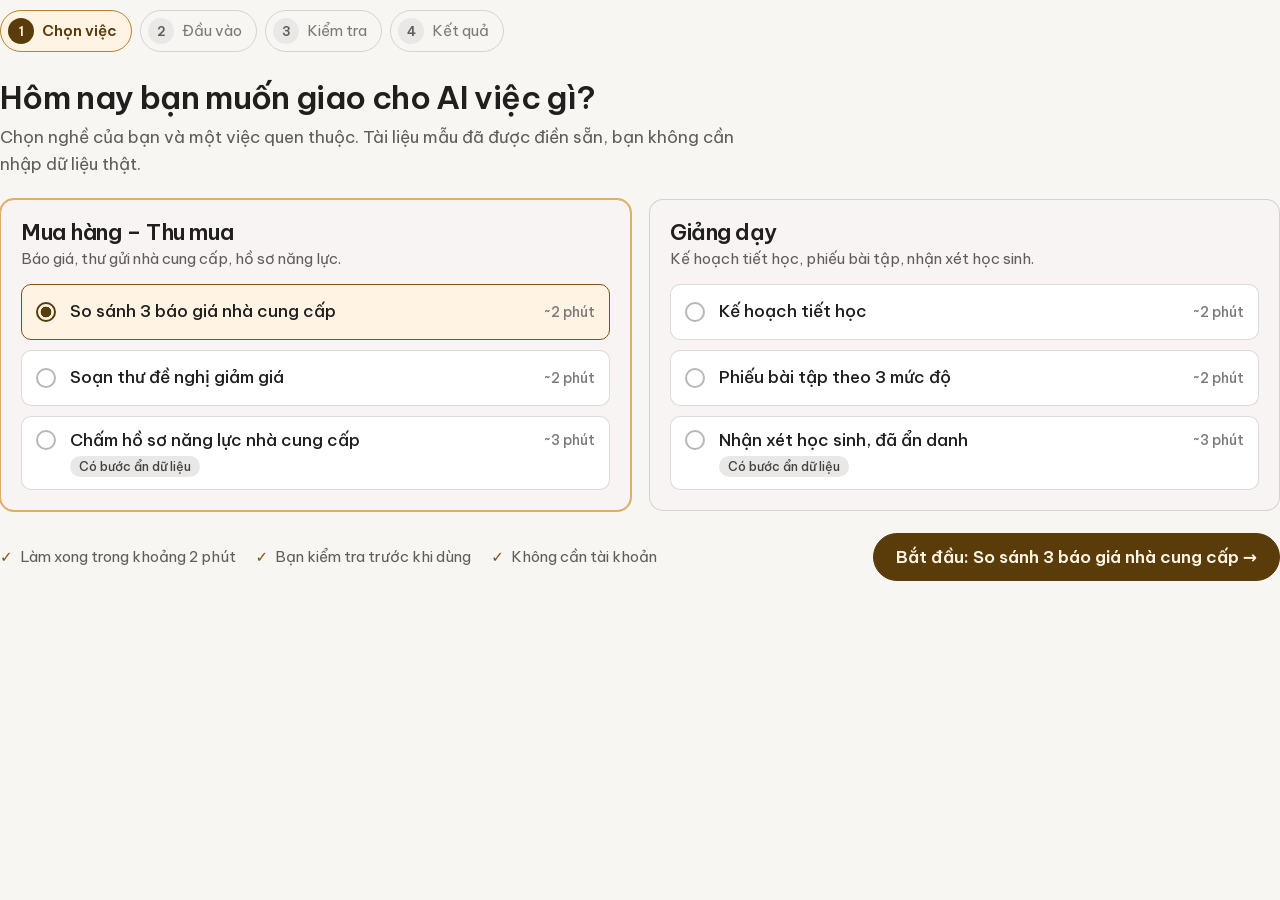
==== ban-thu-viec.html @ 751e8947 "Integrate career skill demo, pricing, trials and business workspace" ====
<!doctype html><html lang="vi"><head><meta charset="utf-8"><meta name="viewport" content="width=device-width,initial-scale=1"><title>Bàn thử việc</title><link rel="stylesheet" href="assets/reference/fonts.css"><link rel="stylesheet" href="assets/reference/tokens.css"><link rel="stylesheet" href="assets/reference/site.css"><link rel="stylesheet" href="assets/reference/dung-thu.css"><style>body{margin:0;background:#f7f6f2}.dt{max-width:none!important;padding:10px 0!important}.dt-top{display:none}.dt-view{margin-top:0}.dt-shell{scroll-margin-top:0}a{cursor:pointer}</style></head><body><main class="dt" data-dung-thu data-step="chon"><ol class="dt-stepper" data-dt-stepper aria-label="Các bước dùng thử"></ol><div class="dt-view" data-dt-view></div></main><script src="assets/reference/dung-thu-data.js"></script><script src="trial-bridge.js"></script><script src="assets/reference/dung-thu.js"></script></body></html>
---- assets/reference/fonts.css ----
/* Be Vietnam Pro — bộ font của thiết kế gốc */
/* vietnamese */
@font-face {
  font-family: 'Be Vietnam Pro';
  font-style: italic;
  font-weight: 400;
  font-display: swap;
  src: url("../fonts/49a37376-707a-499f-b6db-2f08c8a5128b.woff2") format('woff2');
  unicode-range: U+0102-0103, U+0110-0111, U+0128-0129, U+0168-0169, U+01A0-01A1, U+01AF-01B0, U+0300-0301, U+0303-0304, U+0308-0309, U+0323, U+0329, U+1EA0-1EF9, U+20AB;
}
/* latin-ext */
@font-face {
  font-family: 'Be Vietnam Pro';
  font-style: italic;
  font-weight: 400;
  font-display: swap;
  src: url("../fonts/5b1b40c7-d170-4f5a-8b6b-31972ef55314.woff2") format('woff2');
  unicode-range: U+0100-02BA, U+02BD-02C5, U+02C7-02CC, U+02CE-02D7, U+02DD-02FF, U+0304, U+0308, U+0329, U+1D00-1DBF, U+1E00-1E9F, U+1EF2-1EFF, U+2020, U+20A0-20AB, U+20AD-20C0, U+2113, U+2C60-2C7F, U+A720-A7FF;
}
/* latin */
@font-face {
  font-family: 'Be Vietnam Pro';
  font-style: italic;
  font-weight: 400;
  font-display: swap;
  src: url("../fonts/95983dd8-a48e-4f91-a411-32986cbeb87e.woff2") format('woff2');
  unicode-range: U+0000-00FF, U+0131, U+0152-0153, U+02BB-02BC, U+02C6, U+02DA, U+02DC, U+0304, U+0308, U+0329, U+2000-206F, U+20AC, U+2122, U+2191, U+2193, U+2212, U+2215, U+FEFF, U+FFFD;
}
/* vietnamese */
@font-face {
  font-family: 'Be Vietnam Pro';
  font-style: italic;
  font-weight: 500;
  font-display: swap;
  src: url("../fonts/748a0d9f-aa21-41be-a790-3683e2aedd28.woff2") format('woff2');
  unicode-range: U+0102-0103, U+0110-0111, U+0128-0129, U+0168-0169, U+01A0-01A1, U+01AF-01B0, U+0300-0301, U+0303-0304, U+0308-0309, U+0323, U+0329, U+1EA0-1EF9, U+20AB;
}
/* latin-ext */
@font-face {
  font-family: 'Be Vietnam Pro';
  font-style: italic;
  font-weight: 500;
  font-display: swap;
  src: url("../fonts/f2e9af11-3724-40c6-848a-bda51c326c04.woff2") format('woff2');
  unicode-range: U+0100-02BA, U+02BD-02C5, U+02C7-02CC, U+02CE-02D7, U+02DD-02FF, U+0304, U+0308, U+0329, U+1D00-1DBF, U+1E00-1E9F, U+1EF2-1EFF, U+2020, U+20A0-20AB, U+20AD-20C0, U+2113, U+2C60-2C7F, U+A720-A7FF;
}
/* latin */
@font-face {
  font-family: 'Be Vietnam Pro';
  font-style: italic;
  font-weight: 500;
  font-display: swap;
  src: url("../fonts/24af2905-28fd-4988-80c1-352dea3281de.woff2") format('woff2');
  unicode-range: U+0000-00FF, U+0131, U+0152-0153, U+02BB-02BC, U+02C6, U+02DA, U+02DC, U+0304, U+0308, U+0329, U+2000-206F, U+20AC, U+2122, U+2191, U+2193, U+2212, U+2215, U+FEFF, U+FFFD;
}
/* vietnamese */
@font-face {
  font-family: 'Be Vietnam Pro';
  font-style: normal;
  font-weight: 300;
  font-display: swap;
  src: url("../fonts/94a3bed5-b585-4a64-a528-72bd19bc1bde.woff2") format('woff2');
  unicode-range: U+0102-0103, U+0110-0111, U+0128-0129, U+0168-0169, U+01A0-01A1, U+01AF-01B0, U+0300-0301, U+0303-0304, U+0308-0309, U+0323, U+0329, U+1EA0-1EF9, U+20AB;
}
/* latin-ext */
@font-face {
  font-family: 'Be Vietnam Pro';
  font-style: normal;
  font-weight: 300;
  font-display: swap;
  src: url("../fonts/8e64935d-0451-415f-b51e-7d285c13478b.woff2") format('woff2');
  unicode-range: U+0100-02BA, U+02BD-02C5, U+02C7-02CC, U+02CE-02D7, U+02DD-02FF, U+0304, U+0308, U+0329, U+1D00-1DBF, U+1E00-1E9F, U+1EF2-1EFF, U+2020, U+20A0-20AB, U+20AD-20C0, U+2113, U+2C60-2C7F, U+A720-A7FF;
}
/* latin */
@font-face {
  font-family: 'Be Vietnam Pro';
  font-style: normal;
  font-weight: 300;
  font-display: swap;
  src: url("../fonts/f1925974-4169-49ab-8cb9-1f3d55db57f1.woff2") format('woff2');
  unicode-range: U+0000-00FF, U+0131, U+0152-0153, U+02BB-02BC, U+02C6, U+02DA, U+02DC, U+0304, U+0308, U+0329, U+2000-206F, U+20AC, U+2122, U+2191, U+2193, U+2212, U+2215, U+FEFF, U+FFFD;
}
/* vietnamese */
@font-face {
  font-family: 'Be Vietnam Pro';
  font-style: normal;
  font-weight: 400;
  font-display: swap;
  src: url("../fonts/9342509a-b0c5-410a-8708-c7d5d1a13124.woff2") format('woff2');
  unicode-range: U+0102-0103, U+0110-0111, U+0128-0129, U+0168-0169, U+01A0-01A1, U+01AF-01B0, U+0300-0301, U+0303-0304, U+0308-0309, U+0323, U+0329, U+1EA0-1EF9, U+20AB;
}
/* latin-ext */
@font-face {
  font-family: 'Be Vietnam Pro';
  font-style: normal;
  font-weight: 400;
  font-display: swap;
  src: url("../fonts/d6d2fc53-6da3-4f8e-89f9-70e1981311d2.woff2") format('woff2');
  unicode-range: U+0100-02BA, U+02BD-02C5, U+02C7-02CC, U+02CE-02D7, U+02DD-02FF, U+0304, U+0308, U+0329, U+1D00-1DBF, U+1E00-1E9F, U+1EF2-1EFF, U+2020, U+20A0-20AB, U+20AD-20C0, U+2113, U+2C60-2C7F, U+A720-A7FF;
}
/* latin */
@font-face {
  font-family: 'Be Vietnam Pro';
  font-style: normal;
  font-weight: 400;
  font-display: swap;
  src: url("../fonts/7d5549a9-e672-4af6-b91c-7b7f69f371cb.woff2") format('woff2');
  unicode-range: U+0000-00FF, U+0131, U+0152-0153, U+02BB-02BC, U+02C6, U+02DA, U+02DC, U+0304, U+0308, U+0329, U+2000-206F, U+20AC, U+2122, U+2191, U+2193, U+2212, U+2215, U+FEFF, U+FFFD;
}
/* vietnamese */
@font-face {
  font-family: 'Be Vietnam Pro';
  font-style: normal;
  font-weight: 500;
  font-display: swap;
  src: url("../fonts/dc2b753f-f4c2-4326-b7bc-36268aa1ee4c.woff2") format('woff2');
  unicode-range: U+0102-0103, U+0110-0111, U+0128-0129, U+0168-0169, U+01A0-01A1, U+01AF-01B0, U+0300-0301, U+0303-0304, U+0308-0309, U+0323, U+0329, U+1EA0-1EF9, U+20AB;
}
/* latin-ext */
@font-face {
  font-family: 'Be Vietnam Pro';
  font-style: normal;
  font-weight: 500;
  font-display: swap;
  src: url("../fonts/9c05aa04-1556-4402-92ad-2db32cdbf20f.woff2") format('woff2');
  unicode-range: U+0100-02BA, U+02BD-02C5, U+02C7-02CC, U+02CE-02D7, U+02DD-02FF, U+0304, U+0308, U+0329, U+1D00-1DBF, U+1E00-1E9F, U+1EF2-1EFF, U+2020, U+20A0-20AB, U+20AD-20C0, U+2113, U+2C60-2C7F, U+A720-A7FF;
}
/* latin */
@font-face {
  font-family: 'Be Vietnam Pro';
  font-style: normal;
  font-weight: 500;
  font-display: swap;
  src: url("../fonts/de975c2c-a285-4e9e-ade1-939edf1e8619.woff2") format('woff2');
  unicode-range: U+0000-00FF, U+0131, U+0152-0153, U+02BB-02BC, U+02C6, U+02DA, U+02DC, U+0304, U+0308, U+0329, U+2000-206F, U+20AC, U+2122, U+2191, U+2193, U+2212, U+2215, U+FEFF, U+FFFD;
}
/* vietnamese */
@font-face {
  font-family: 'Be Vietnam Pro';
  font-style: normal;
  font-weight: 600;
  font-display: swap;
  src: url("../fonts/f442ea63-2fa7-41bb-8e60-e0d022fed490.woff2") format('woff2');
  unicode-range: U+0102-0103, U+0110-0111, U+0128-0129, U+0168-0169, U+01A0-01A1, U+01AF-01B0, U+0300-0301, U+0303-0304, U+0308-0309, U+0323, U+0329, U+1EA0-1EF9, U+20AB;
}
/* latin-ext */
@font-face {
  font-family: 'Be Vietnam Pro';
  font-style: normal;
  font-weight: 600;
  font-display: swap;
  src: url("../fonts/17c4ebf0-381c-419b-a4f9-dc2fbd931a99.woff2") format('woff2');
  unicode-range: U+0100-02BA, U+02BD-02C5, U+02C7-02CC, U+02CE-02D7, U+02DD-02FF, U+0304, U+0308, U+0329, U+1D00-1DBF, U+1E00-1E9F, U+1EF2-1EFF, U+2020, U+20A0-20AB, U+20AD-20C0, U+2113, U+2C60-2C7F, U+A720-A7FF;
}
/* latin */
@font-face {
  font-family: 'Be Vietnam Pro';
  font-style: normal;
  font-weight: 600;
  font-display: swap;
  src: url("../fonts/1c2880bd-d5c3-4d6a-b9f1-56c1aa6f86d5.woff2") format('woff2');
  unicode-range: U+0000-00FF, U+0131, U+0152-0153, U+02BB-02BC, U+02C6, U+02DA, U+02DC, U+0304, U+0308, U+0329, U+2000-206F, U+20AC, U+2122, U+2191, U+2193, U+2212, U+2215, U+FEFF, U+FFFD;
}
/* vietnamese */
@font-face {
  font-family: 'Be Vietnam Pro';
  font-style: normal;
  font-weight: 700;
  font-display: swap;
  src: url("../fonts/4116b762-1582-4639-af8d-f12da4b83f95.woff2") format('woff2');
  unicode-range: U+0102-0103, U+0110-0111, U+0128-0129, U+0168-0169, U+01A0-01A1, U+01AF-01B0, U+0300-0301, U+0303-0304, U+0308-0309, U+0323, U+0329, U+1EA0-1EF9, U+20AB;
}
/* latin-ext */
@font-face {
  font-family: 'Be Vietnam Pro';
  font-style: normal;
  font-weight: 700;
  font-display: swap;
  src: url("../fonts/7dc1bb05-9e42-445f-b550-ae86b2b8dbc7.woff2") format('woff2');
  unicode-range: U+0100-02BA, U+02BD-02C5, U+02C7-02CC, U+02CE-02D7, U+02DD-02FF, U+0304, U+0308, U+0329, U+1D00-1DBF, U+1E00-1E9F, U+1EF2-1EFF, U+2020, U+20A0-20AB, U+20AD-20C0, U+2113, U+2C60-2C7F, U+A720-A7FF;
}
/* latin */
@font-face {
  font-family: 'Be Vietnam Pro';
  font-style: normal;
  font-weight: 700;
  font-display: swap;
  src: url("../fonts/d68976e7-a62a-47f9-88ee-4bd4024b32b4.woff2") format('woff2');
  unicode-range: U+0000-00FF, U+0131, U+0152-0153, U+02BB-02BC, U+02C6, U+02DA, U+02DC, U+0304, U+0308, U+0329, U+2000-206F, U+20AC, U+2122, U+2191, U+2193, U+2212, U+2215, U+FEFF, U+FFFD;
}
---- assets/reference/tokens.css ----
/* Classical — design-system tokens and component classes. This file is the source of truth for the system's look; retune it here and see readme.md. */
:root {
  --color-bg: #f3f2f2;
  --color-surface: #eae9e9;
  --color-text: #201f1d;
  --color-accent: #b68235;
  --color-accent-2: #ac803e;
  --color-divider: color-mix(in srgb, #201f1d 16%, transparent);

  /* Tonal ramps — generated in OKLCH on one shared lightness scale, so the
     same step of any role matches the others in visual value. */
  --color-neutral-100: #f8f4f4;
  --color-neutral-200: #eae7e7;
  --color-neutral-300: #d7d3d3;
  --color-neutral-400: #bab6b6;
  --color-neutral-500: #9b9797;
  --color-neutral-600: #7d7979;
  --color-neutral-700: #605d5d;
  --color-neutral-800: #444141;
  --color-neutral-900: #2d2b2b;

  --color-accent-100: #fff3e4;
  --color-accent-200: #ffe3bf;
  --color-accent-300: #facb8d;
  --color-accent-400: #e1ad66;
  --color-accent-500: #c28d41;
  --color-accent-600: #a06f24;
  --color-accent-700: #7d5411;
  --color-accent-800: #5a3b0a;
  --color-accent-900: #3a270d;

  --color-accent-2-100: #fff3e4;
  --color-accent-2-200: #ffe3be;
  --color-accent-2-300: #f5cd96;
  --color-accent-2-400: #dbaf70;
  --color-accent-2-500: #bc8f4e;
  --color-accent-2-600: #9b7232;
  --color-accent-2-700: #79561f;
  --color-accent-2-800: #573d14;
  --color-accent-2-900: #382810;

  --font-heading: "Cormorant Garamond", system-ui, sans-serif;
  --font-heading-weight: 600; /* review round 3: bold retired — semibold is the
     interface headings' ceiling (they need the weight at small sizes); display
     text goes lighter still, to the normal cut (see the deck) */
  --font-body: "Lora", system-ui, sans-serif;

  --space-1: 4.6px;
  --space-2: 9.2px;
  --space-3: 13.8px;
  --space-4: 18.4px;
  --space-6: 27.6px;
  --space-8: 36.8px;

  --radius-sm: 2px;
  --radius-md: 4px;
  --radius-lg: 7px;

  /* Elevation — derived from the ground: soft ink-tinted shadows on a
     light theme, a hairline edge + ambient darkness on a dark one. */
  --shadow-sm: 0 1px 2px color-mix(in srgb, #2d2b2b 14%, transparent);
  --shadow-md: 0 3px 10px color-mix(in srgb, #2d2b2b 16%, transparent);
  --shadow-lg: 0 12px 32px color-mix(in srgb, #2d2b2b 22%, transparent);
}

body {
  background: var(--color-bg);
  color: var(--color-text);
  font-family: var(--font-body);
}
h1, h2, h3, h4 { font-family: var(--font-heading); font-weight: var(--font-heading-weight); }

.plate{filter:sepia(0.22) saturate(0.82) contrast(1.05);box-sizing:border-box;
  border:6px solid var(--color-surface);outline:1px solid var(--color-divider)}

/* ══════════════════════════════════════════════════════════════════════════
   Components — built with the tokens above. Plain CSS
   on plain HTML: no JavaScript, no build step. Each class is documented in
   readme.md and demonstrated in foundations/ and components/.
   ══════════════════════════════════════════════════════════════════════ */

*, *::before, *::after { box-sizing: border-box; }
body { margin: 0; font-size: 15px; line-height: 1.55; font-weight: 400; }
h1, h2, h3, h4, h5, h6 {
  font-family: var(--font-heading); font-weight: var(--font-heading-weight);
  line-height: 1.12; letter-spacing: -0.015em; margin: 0 0 var(--space-2);
}
h1 { font-size: 42px; }
h2 { font-size: 32px; }
h3 { font-size: 25px; }
h4 { font-size: 20px; }
h5 { font-size: 16px; }
h6 { font-size: 13px; }
h6 { letter-spacing: 0.08em; text-transform: uppercase; }
p { margin: 0 0 var(--space-3); }
a { color: var(--color-accent); text-underline-offset: 3px; }
img { display: block; max-width: 100%; }
figure { margin: 0; }
figcaption {
  font-size: 11px; margin-top: var(--space-1);
  color: color-mix(in srgb, var(--color-text) 55%, transparent);
}
.text-muted { color: color-mix(in srgb, var(--color-text) 55%, transparent); }
:focus { outline: none; }
:focus-visible { outline: 2px solid var(--color-accent); outline-offset: 2px; }
::selection { background: color-mix(in srgb, var(--color-accent) 30%, transparent); }

/* — rules — */
.hr {
  height: 1px; border: 0; margin: var(--space-4) 0;
  background: var(--color-divider);
}

/* — buttons — */
.btn {
  display: inline-flex; align-items: center; justify-content: center; gap: 6px;
  cursor: pointer; text-decoration: none;
  font-family: var(--font-heading); font-weight: var(--font-heading-weight);
  font-size: 14px; line-height: 1.2; color: var(--color-text); /* matches the .input's 14px —
     the pair sits side by side in sign-up rows */
  background: transparent; border: 1px solid transparent;
  padding: var(--space-2) calc(var(--space-3) * 1.2);
  border-radius: var(--radius-md);
}
.btn svg { display: block; }
.btn:disabled { opacity: 0.45; cursor: not-allowed; }
.btn-primary { color: var(--color-accent); border-color: var(--color-accent); }
.btn-primary:hover { background: color-mix(in srgb, var(--color-accent) 12%, transparent); }
.btn-primary:active { background: color-mix(in srgb, var(--color-accent) 22%, transparent); }
.btn-secondary { border-color: var(--color-divider); }
.btn-secondary:hover { background: color-mix(in srgb, var(--color-text) 7%, transparent); }
.btn-secondary:active { background: color-mix(in srgb, var(--color-text) 14%, transparent); }
.btn-ghost { color: var(--color-accent); padding-inline: var(--space-1); }
.btn-ghost:hover { background: color-mix(in srgb, var(--color-accent) 10%, transparent); }
.btn-ghost:active { background: color-mix(in srgb, var(--color-accent) 18%, transparent); }
.btn-icon { width: 36px; height: 36px; padding: 0; }
.btn-block { width: 100%; margin-top: var(--space-2); }

/* — forms — */
.field > label {
  display: block; font-size: 12px; margin-bottom: 5px;
  color: color-mix(in srgb, var(--color-text) 70%, transparent);
}
.input {
  width: 100%; min-height: 36px; padding: 6px 10px; font: inherit;
  font-size: 14px; color: var(--color-text); caret-color: var(--color-accent);
  background: transparent;
  border: 1px solid var(--color-divider); border-radius: var(--radius-md);
}
.input:hover { border-color: color-mix(in srgb, var(--color-text) 45%, transparent); }
.input:focus-visible { border-color: var(--color-accent); outline-offset: 0; }
textarea.input { min-height: 90px; resize: vertical; }
.radio { display: inline-flex; align-items: center; gap: 8px; cursor: pointer; font-size: 14px; }
.radio input, .seg-opt input {
  position: absolute; opacity: 0; width: 0; height: 0; pointer-events: none;
}
.radio .dot {
  width: 16px; height: 16px; flex: none; border-radius: 50%;
  border: 1.5px solid var(--color-divider);
}
.radio:hover .dot { border-color: var(--color-accent); }
.radio input:checked + .dot {
  border-color: var(--color-accent); background: var(--color-accent);
  box-shadow: inset 0 0 0 4px var(--color-bg);
}
.radio input:focus-visible + .dot { outline: 2px solid var(--color-accent); outline-offset: 2px; }
.seg {
  display: inline-flex; overflow: hidden;
  border: 1px solid var(--color-divider); border-radius: var(--radius-md);
}
.seg-opt {
  display: inline-flex; align-items: center; gap: 6px;
  padding: 7px 12px; font-size: 13px; cursor: pointer;
}
.seg-opt + .seg-opt { border-left: 1px solid var(--color-divider); }
.seg-opt:has(input:checked) { color: var(--color-accent); box-shadow: inset 0 0 0 1px var(--color-accent); }
.seg-opt:not(:has(input:checked)):hover { background: color-mix(in srgb, var(--color-text) 7%, transparent); }
.seg-opt:has(input:focus-visible) { outline: 2px solid var(--color-accent); outline-offset: -2px; }

/* — cards — */
.card {
  display: flex; flex-direction: column; gap: var(--space-2);
  padding: var(--space-3); border-radius: var(--radius-md); background: transparent; border: 1px solid var(--color-divider);
}
.card-kicker { font-size: 10px; letter-spacing: 0.1em; text-transform: uppercase; color: var(--color-accent); }
.card-title {
  font-family: var(--font-heading); font-weight: var(--font-heading-weight);
  font-size: 17px; line-height: 1.2;
}
.card-body { margin: 0; font-size: 13px; opacity: 0.8; flex: 1; }
.card-meta {
  display: flex; align-items: center; gap: 6px; font-size: 11px;
  color: color-mix(in srgb, var(--color-text) 50%, transparent);
}
.elev-sm { box-shadow: var(--shadow-sm); }
.elev-md { box-shadow: var(--shadow-md); }
.elev-lg { box-shadow: var(--shadow-lg); }

/* — tags — */
.tag {
  display: inline-flex; align-items: center; font-size: 11px;
  letter-spacing: 0.02em; padding: 3px 10px;
  border-radius: calc(var(--radius-md) * 0.75);
}
.tag-accent { background: var(--color-accent-100); color: var(--color-accent-800); }
.tag-accent-2 { background: var(--color-accent-2-100); color: var(--color-accent-2-800); }
.tag-neutral { background: var(--color-neutral-100); color: var(--color-neutral-800); }
.tag-outline { border: 1px solid var(--color-accent); color: var(--color-accent); }

/* — navigation — */
.nav {
  display: flex; align-items: center; gap: var(--space-4);
  padding: var(--space-3) var(--space-4);
  border-bottom: 1px solid var(--color-divider);
}
.nav-brand {
  font-family: var(--font-heading); font-weight: var(--font-heading-weight);
  font-size: 18px; margin-right: auto;
}
.nav a { color: inherit; text-decoration: none; font-size: 14px; }
.nav a:hover, .nav a[aria-current='page'] { color: var(--color-accent); }

/* — tables — */
.table { width: 100%; border-collapse: collapse; font-size: 14px; }
.table th {
  text-align: left; font-size: 11px; letter-spacing: 0.08em; text-transform: uppercase;
  color: color-mix(in srgb, var(--color-text) 60%, transparent);
  padding: var(--space-2); border-bottom: 1px solid var(--color-divider);
}
.table td {
  padding: var(--space-2);
  border-bottom: 1px solid var(--color-divider);
}
.table tbody tr:hover { background: color-mix(in srgb, var(--color-text) 4%, transparent); }

/* — dialog — */
.dialog-backdrop {
  position: fixed; inset: 0; display: grid; place-items: center;
  padding: var(--space-4);
  background: color-mix(in srgb, var(--color-neutral-900) 50%, transparent);
}
.dialog {
  width: min(440px, 100%); display: flex; flex-direction: column; gap: var(--space-3);
  padding: var(--space-4); border-radius: var(--radius-lg);
  background: var(--color-surface); box-shadow: var(--shadow-lg); border: 1px solid var(--color-divider);
}
.dialog-title {
  font-family: var(--font-heading); font-weight: var(--font-heading-weight);
  font-size: 20px;
}
.dialog-body { font-size: 14px; opacity: 0.85; }
.dialog-actions { display: flex; justify-content: flex-end; gap: var(--space-2); margin-top: var(--space-2); }
---- assets/reference/site.css ----
/* Ghi đè cấp trang + lớp tiện ích */
:root, body, .sitebody{--font-heading:'Be Vietnam Pro',system-ui,sans-serif;--font-body:'Be Vietnam Pro',system-ui,sans-serif}
body{margin:0;background:var(--color-bg);font-family:'Be Vietnam Pro',system-ui,sans-serif}
h1,h2,h3,h4,h5,h6,.card-title,.card-kicker,.nav-brand,.btn,.table th{font-family:'Be Vietnam Pro',system-ui,sans-serif}
h1,h2,h3{letter-spacing:-0.02em}
input[type=range]{accent-color:var(--color-accent)}
.sitebody{font-size:18px;line-height:1.6;--color-hair:color-mix(in srgb,#2A241D 10%,transparent);--color-divider:color-mix(in srgb,#2A241D 10%,transparent)}
.sitebody p{font-size:18px}


/* ── khung trang + responsive ── */
html { scroll-behavior: smooth; }
body { margin: 0; }
.sitebody { margin: 0 auto; max-width: 1180px; min-height: 100vh; background: var(--color-bg); }
.dashboard { display: flex; min-height: 100vh; align-items: stretch; }
.dashboard > aside { width: 266px; flex: 0 0 auto; border-right: 1px solid var(--color-divider);
  background: var(--color-neutral-100); padding: 22px 0; position: sticky; top: 0; height: 100vh; overflow: auto; }
.dashboard > main { flex: 1 1 0; min-width: 0; padding: 28px 32px 60px; }
[data-go] { cursor: pointer; }
/* logo ngang ở chân trang trang chủ — slogan giữ kiểu in hoa giãn chữ như trên menu */
.brand-lockup { display: flex; align-items: center; gap: 12px; margin-bottom: 18px; }
.brand-lockup-icon { height: 46px; width: auto; flex: 0 0 auto; }
.brand-lockup-text { display: flex; flex-direction: column; gap: 5px; min-width: 0; }
.brand-lockup-name { font-family: var(--font-heading); font-weight: 600; font-size: 24px; line-height: 1; color: var(--color-text); white-space: nowrap; }
.brand-lockup-slogan { font-size: 9.5px; letter-spacing: 0.12em; text-transform: uppercase; color: var(--color-accent-700); white-space: nowrap; }

/* nhận tin cập nhật của gói đang bán — mở Google Form, đã chọn sẵn gói */
.update-link { align-self: center; font-family: var(--font-heading); font-weight: 600; font-size: 16px;
  text-decoration: underline; text-underline-offset: 4px; padding: 10px 4px; white-space: nowrap; }
.update-link--light { color: var(--color-accent-800); }
.update-link--dark { color: var(--color-neutral-100); }
.update-link:hover { text-decoration-thickness: 2px; }

/* thẻ gói nghề đặt trên ảnh nền — cùng kiểu thẻ giá ở trang Bảng giá */
main .pack-card { background: var(--color-neutral-100); border: 1px solid var(--color-divider);
  border-radius: 14px; box-shadow: var(--shadow-sm); }

/* hàng nút nổi dưới đáy: "Dùng thử" ở giữa, nút demo (lấy từ bản triển khai trước) ở góc phải */
.float-bar { position: fixed; left: 0; right: 0; bottom: 16px; z-index: 9998; padding: 0 16px;
  display: grid; grid-template-columns: 1fr auto 1fr; align-items: center; pointer-events: none; }
.float-bar > a { pointer-events: auto; text-decoration: none; border-radius: 999px; cursor: pointer; white-space: nowrap;
  font: 600 14px/1 "Be Vietnam Pro", -apple-system, BlinkMacSystemFont, "Segoe UI", sans-serif; }
.float-trial { grid-column: 2; padding: 14px 30px; font-size: 16px !important;
  background: #C49A5A; color: #2A1C0B; border: 1px solid #A87E3E; box-shadow: 0 6px 20px rgba(58,39,13,.28); }
.float-trial:hover { background: #D1A86A; }
#modeswitch { grid-column: 3; justify-self: end; padding: 11px 16px;
  background: #3A270D; color: #FFF3E4; border: 1px solid #B68235; box-shadow: 0 4px 16px rgba(58,39,13,.22); }
#modeswitch:hover { background: #4d350f; }
.float-bar > a:focus-visible { outline: 2px solid #C49A5A; outline-offset: 3px; }
/* màn hẹp: hai nút đứng cạnh nhau ở giữa để không chồng lên nhau */
@media (max-width: 640px) {
  .float-bar { bottom: 10px; padding: 0 10px; display: flex; justify-content: center; gap: 8px; }
  .float-trial { padding: 12px 20px; font-size: 15px !important; }
  #modeswitch { font-size: 13px; padding: 11px 13px; }
}
body { padding-bottom: 76px; }
@media print { .float-bar { display: none !important; } body { padding-bottom: 0; } }

/* logo và menu cùng một hàng trên màn hình đủ rộng */
@media (min-width: 981px) {
  header.nav { flex-wrap: nowrap !important; }
  header.nav > div:last-child { flex-wrap: nowrap !important; }
  header.nav .nav-brand { white-space: nowrap; flex: 0 0 auto; }
}
@media (min-width: 981px) and (max-width: 1180px) {
  header.nav > div:last-child { gap: 16px !important; }
}
.image-placeholder { display: flex; align-items: center; justify-content: center; text-align: center;
  min-height: 140px; height: 100%; padding: 16px; border: 1px dashed var(--color-neutral-400);
  border-radius: var(--radius-md); background: var(--color-neutral-100);
  color: var(--color-neutral-600); font-size: 13px; }

@media (max-width: 900px) {
  .sitebody { font-size: 16px; }
  .sitebody p { font-size: 16px; }
  header.nav { padding: 12px 16px !important; }
  header.nav > div:last-child { gap: 14px !important; }
  main > div, main > section { padding-left: 16px !important; padding-right: 16px !important; }
  .dashboard { flex-direction: column; }
  .dashboard > aside { width: 100%; height: auto; position: static; border-right: 0;
    border-bottom: 1px solid var(--color-divider); }
  .dashboard > main { padding: 20px 16px 48px; }
}
/* Bản thiết kế gốc đặt cỡ chữ bằng clamp() trong thuộc tính style, nên cần !important
   để thu nhỏ tiêu đề trên màn hình điện thoại. */
@media (max-width: 640px) {
  h1 { font-size: 31px !important; line-height: 1.12 !important; }
  h2 { font-size: 25px !important; }
  h3 { font-size: 20px !important; }
  header.nav { gap: 10px !important; }
  header.nav > div:last-child { gap: 12px !important; font-size: 15px; }
  .sitebody table { display: block; overflow-x: auto; }
}

/* Lớp tiện ích sinh tự động từ style lặp lại của bản thiết kế */
.u1{display: flex;gap: 10px;align-items: flex-start}
.u2{flex: 0 0 auto;width: 6px;height: 6px;border-radius: 50%;background: var(--color-accent);margin-top: 9px}
.u3{font-size: 16px;text-decoration: none;padding-bottom: 3px;border-bottom: 1px solid transparent;color: var(--color-text);white-space: nowrap}
.u4{font-size: 15px;color: var(--color-neutral-800)}
.u5{font-size: 16px;color: var(--color-neutral-800)}
.u6{width: 20px;height: 20px}
.u7{font-variant-numeric: tabular-nums}
.u8{font-size: 15px}
.u9{width: 22px;height: 22px}
.u10{color: var(--color-accent-700);display: flex;flex: 0 0 auto}
.u11{width: 18px;height: 18px}
.u12{font-size: 14px}
.u13{display: flex;gap: 11px;align-items: flex-start}
.u14{display: block;font-family: var(--font-body);font-weight: 400;font-size: 12px;color: var(--color-neutral-600);margin-top: 2px}
.u15{width: 26px;height: 26px;flex: 0 0 auto;border-radius: 50%;background: var(--color-accent-100);color: var(--color-accent-800);display: grid;place-items: center;font-family: var(--font-heading);font-weight: 600;font-size: 14px;font-variant-numeric: tabular-nums}
.u16{flex: 0 0 auto;display: grid;place-items: center;width: 20px;height: 20px;border-radius: 50%;background: var(--color-accent-700);color: var(--color-neutral-100)}
.u17{width: 12px;height: 12px}
.u18{color: var(--color-accent-700);display: flex}
.u19{font-size: 16px;color: var(--color-neutral-800);margin: 0px}
.u20{font-size: 15px;letter-spacing: 0.16em;text-transform: uppercase;color: var(--color-accent-700);font-family: var(--font-heading);border-bottom: 1px solid var(--color-accent);display: inline-block;padding-bottom: 6px;margin-bottom: 22px}
.u21{width: 10px;height: 10px}
.u22{display: block;width: 100%;text-align: left;padding: 13px 20px;cursor: pointer;font-style: inherit;font-variant: inherit;font-weight: 600;font-stretch: inherit;font-size: 15px;line-height: inherit;font-family: var(--font-heading);font-optical-sizing: inherit;font-size-adjust: inherit;font-kerning: inherit;font-feature-settings: inherit;font-variation-settings: inherit;font-language-override: inherit;border-width: 0px 0px 0px 3px;border-style: none none none solid;border-color: currentcolor currentcolor currentcolor transparent;border-image: none;background: transparent;color: var(--color-text)}
.u23{font-size: 15px;color: var(--color-neutral-800);margin: 0px}
.u24{font-family: var(--font-heading);font-weight: 600;font-size: 19px}
.u25{color: var(--color-accent-700)}
.u26{flex: 1 1 0%;min-height: 0px;overflow: auto}
.u27{width:100%;height:100%;object-fit:cover}
.u28{font-family: var(--font-heading);font-weight: 600;font-size: 22px}
.u29{flex: 0 0 auto;display: grid;place-items: center;width: 18px;height: 18px;border-radius: 50%;background: var(--color-accent-700);color: var(--color-neutral-100)}
.u30{display: flex;gap: 12px;align-items: center}
.u31{font-family: var(--font-heading);font-weight: 600;font-size: 18px}
.u32{border-top: 1px solid var(--color-divider);padding: 18px 0px}
.u33{color: var(--color-neutral-300);display: flex}
.u34{font-size: 15px;text-align: right;font-variant-numeric: tabular-nums}
.u35{font-size: 12px;color: var(--color-neutral-600)}
.u36{font-family: var(--font-heading);font-size: 15px;color: var(--color-neutral-600);font-variant-numeric: tabular-nums}
.u37{width: 24px;height: 24px}
.u38{font-size: 16px;color: var(--color-text);text-decoration: none}
.u39{width: 21px;height: 21px}
.u40{padding: 0px 0px 60px}
.u41{margin: 0px auto;max-width: 1180px;border-left: 0px;border-right: 0px;min-height: 100%;background: var(--color-bg)}
.u42{display: flex;align-items: center;gap: var(--space-4);flex-wrap: wrap;padding: 16px 26px;border-bottom: 1px solid var(--color-divider);position: sticky;top: 0px;z-index: 50;background: var(--color-bg)}
.u43{display: flex;align-items: center;gap: 11px}
.u44{height: 36px;width: auto}
.u45{display: block}
.u46{display: block;font-size: 21px;line-height: 1.05}
.u47{display: block;font-family: var(--font-body);font-weight: 400;font-size: 9.5px;letter-spacing: 0.14em;text-transform: uppercase;color: var(--color-accent-700);margin-top: 2px}
.u48{margin-left: auto;display: flex;align-items: center;gap: 26px;flex-wrap: wrap}
.u49{color: var(--color-neutral-700);display: flex}
.u50{font-size: 15px;white-space: nowrap;border-radius: 999px;padding: 10px 22px}
.u51{font-size: 15px;white-space: nowrap;border-radius: 999px;padding: 10px 24px;background: var(--color-accent-700);color: var(--color-neutral-100);border-color: var(--color-accent-700)}
.u52{display: flex;gap: 10px;align-items: flex-start;font-size: 15px;color: var(--color-neutral-800)}
.u53{margin-top: 50px;border-top: 1px solid var(--color-divider);padding: 26px;display: flex;gap: 20px;align-items: center;flex-wrap: wrap}
.u54{height: 44px;width: auto}
.u55{flex: 1 1 0%;min-width: 220px}
.u56{font-size: 10.5px;letter-spacing: 0.14em;text-transform: uppercase;color: var(--color-accent-700)}
.u57{font-family: var(--font-heading);font-weight: 600;font-size: 19px;margin-bottom: 6px}
.u58{font-size: 16px;color: var(--color-neutral-800);max-width: 52em}
.u59{font-variant-numeric: tabular-nums;font-family: var(--font-heading)}
.u60{font-size: 13px}
.u61{font-size: 16px;text-decoration: none;padding-bottom: 3px;border-bottom: 1px solid var(--color-accent);color: var(--color-accent-700);white-space: nowrap}
.u62{font-family: var(--font-heading);font-weight: 600;font-size: 16px}
.u63{border-top: 1px solid var(--color-hair);border-radius: 0px;padding: 26px;display: flex;flex-direction: column;gap: 14px}
.u64{width: 15px;height: 15px}
.u65{display: flex;gap: 11px;align-items: center}
.u66{width: 19px;height: 19px;flex: 0 0 auto;border: 1px solid var(--color-accent);border-radius: 4px}
.u67{display: flex;gap: 12px;align-items: center;padding: 11px 0px;border-top: 1px solid var(--color-divider)}
.u68{width: 26px;height: 26px}
.u69{display: flex;gap: 10px}
.u70{display: flex;justify-content: space-between;align-items: flex-start}
.u71{border-top: 1px solid var(--color-hair);border-radius: 0px;padding: 24px}
.u72{flex: 1 1 0%}
.u73{font-size: 11px}
.u74{font-family: var(--font-heading);font-weight: 600;font-size: 17px}
.u75{border-top: 1px solid var(--color-divider);margin-top: 56px;padding-top: 40px}
.u76{padding: 18px;background: var(--color-neutral-100)}
.u77{font-size: 12px;color: var(--color-neutral-700);min-height: 2.6em}
.u78{border-top: 1px solid var(--color-divider);margin-top: 52px;padding-top: 36px}
.u79{font-family: var(--font-heading);font-size: 30px;color: var(--color-accent-700);font-variant-numeric: tabular-nums}
.u80{display: flex;gap: 13px;align-items: flex-start}
.u81{font-size: 17px;color: var(--color-neutral-800)}
.u82{font-size: 14px;color: var(--color-neutral-700)}
.u83{flex: 1 1 0%;display: flex;flex-direction: column;justify-content: flex-end;align-items: center;height: 100%;gap: 6px}
.u84{font-size: 11px;font-variant-numeric: tabular-nums;color: var(--color-neutral-700)}
.u85{font-size: 11px;color: var(--color-neutral-600)}
.u86{font-weight: 600}
.u87{background: var(--color-bg);border: 1px solid var(--color-divider);border-radius: 8px;overflow: hidden;display: flex;flex-direction: column}
.u88{font-family: var(--font-heading);font-size: 14px;letter-spacing: 0.14em;color: var(--color-accent-700);font-variant-numeric: tabular-nums}
.u89{border-top: 1px solid var(--color-hair);border-radius: 0px;padding: 22px}
.u90{width: 100%}
.u91{list-style: none;margin: 0px;padding: 0px;display: grid;gap: 13px;font-size: 16px;color: var(--color-neutral-800)}
.u92{width: 38px;height: 38px;flex: 0 0 auto;border-radius: 10px;background: var(--color-accent-100);color: var(--color-accent-700);display: grid;place-items: center}
.u93{flex: 0 0 auto;color: var(--color-neutral-600);display: flex;margin-top: 1px}
.u94{font-variant-numeric: tabular-nums;color: var(--color-neutral-700);font-size: 16px}
.u95{font-size: 17px;padding: 13px 20px}
.u96{cursor: pointer;background: transparent}
.u97{font-family: var(--font-heading);font-weight: 600;font-size: 21px}
.u98{height: 1px;background: var(--color-divider)}
.u99{cursor: pointer;width: 10px;height: 10px;padding: 0px;border-radius: 50%;border: 1px solid var(--color-accent);background: transparent}
.u100{font-size: 15px;letter-spacing: 0.16em;text-transform: uppercase;color: var(--color-accent-700);font-family: var(--font-heading);margin-bottom: 14px}
.u101{font-size: 13px;color: var(--color-neutral-700)}
.u102{font-size: 16px}
.u103{font-size: 13px;letter-spacing: 0.12em;text-transform: uppercase;color: var(--color-accent-700);font-family: var(--font-heading);margin-bottom: 6px}
.u104{display: flex;gap: 12px;align-items: center;padding: 10px 0px;border-top: 1px solid var(--color-divider)}
.u105{list-style: none;margin: 0px;padding: 0px;display: grid;gap: 9px;font-size: 15px;color: var(--color-neutral-800)}
.u106{font-family: var(--font-heading);font-weight: 600;font-size: 16px;margin-top: auto}
.u107{font-size: 17px;min-height: 46px}
.u108{display: flex;align-items: center;gap: 10px;padding: 10px 16px;border: 1px solid var(--color-accent);border-radius: 4px;background: transparent;font-size: 16px;color: var(--color-accent-800)}
.u109{width: 44px;font-size: 12px;color: var(--color-neutral-700)}
.u110{font-size: 12px;font-variant-numeric: tabular-nums}
.u111{font-variant-numeric: tabular-nums;font-size: 13px}
.u112{font-size: 13px;color: var(--color-neutral-800)}
.u113{display: grid;grid-template-columns: repeat(auto-fit, minmax(300px, 1fr));gap: 40px;align-items: start;margin-bottom: 36px}
.u114{border-left: 1px solid var(--color-accent);padding-left: 24px;align-self: center}
.u115{font-family: var(--font-heading);font-weight: 600;font-size: 16px;white-space: nowrap}
.u116{font-family: var(--font-heading);font-weight: 600;font-size: clamp(24px, 3.2vw, 32px);margin: 0px 0px 10px;color: var(--color-accent-800)}
.u117{border-top: 1px solid var(--color-hair);border-radius: 0px;padding: 24px;display: flex;flex-direction: column;gap: 13px}
.u118{display: flex;align-items: baseline;gap: 11px}
.u119{font-family: var(--font-heading);font-size: 26px;color: var(--color-accent-700);font-variant-numeric: tabular-nums}
.u120{font-family: var(--font-heading);font-style: italic;font-size: 16px;color: var(--color-accent-800);margin: 0px}
.u121{border-top: 1px solid var(--color-divider);padding-top: 12px}
.u122{font-size: 13px;letter-spacing: 0.12em;text-transform: uppercase;color: var(--color-accent-700);font-family: var(--font-heading);margin-bottom: 9px}
.u123{list-style: none;margin: 0px;padding: 0px;display: grid;gap: 8px;font-size: 15px;color: var(--color-neutral-800)}
.u124{font-size: 15px;font-variant-numeric: tabular-nums;white-space: nowrap}
.u125{display: flex;gap: 11px;align-items: center;margin-bottom: 12px}
.u126{width: 30px;height: 30px;flex: 0 0 auto;border-radius: 8px;background: var(--color-accent-100);color: var(--color-accent-800);display: grid;place-items: center;font-family: var(--font-heading);font-weight: 600;font-size: 15px}
.u127{border-top: 1px solid var(--color-hair);border-radius: 0px;padding: 22px;display: flex;flex-direction: column;gap: 11px}
.u128{width: 38px;height: 38px;border-radius: 10px;background: var(--color-accent-100);color: var(--color-accent-700);display: grid;place-items: center}
.u129{display: flex;align-items: baseline;gap: 12px}
.u130{border-top: 1px solid var(--color-divider);padding-top: 14px}
.u131{border-top: 1px solid var(--color-hair);border-radius: 0px;padding: 24px;display: flex;flex-direction: column;gap: 12px}
.u132{width: 42px;height: 42px;border-radius: 8px;background: var(--color-accent-100);color: var(--color-accent-700);display: grid;place-items: center}
.u133{font-family: var(--font-heading);font-weight: 600;font-size: 20px}
.u134{font-family: var(--font-heading);font-weight: 600;font-size: 19px;color: var(--color-accent-700);font-variant-numeric: tabular-nums;min-width: 74px}
.u135{font-variant-numeric: tabular-nums;color: var(--color-accent-700)}
.u136{display: flex;min-height: 100%;align-items: stretch}
.u137{width: 266px;flex: 0 0 auto;border-right: 1px solid var(--color-divider);background: var(--color-neutral-100);padding: 22px 0px}
.u138{padding: 0px 20px 14px;display: flex;align-items: center;gap: 9px}
.u139{height: 28px;width: auto}
.u140{padding: 0px 20px 16px}
.u141{font-size: 11px;letter-spacing: 0.1em;text-transform: uppercase;color: var(--color-neutral-600)}
.u142{font-family: var(--font-heading);font-size: 19px;line-height: 1.25;margin-top: 4px}
.u143{font-size: 13px;color: var(--color-neutral-700);margin-top: 2px}
.u144{margin: 0px 0px 12px}
.u145{display: block;width: 100%;text-align: left;padding: 13px 20px;cursor: pointer;font-style: inherit;font-variant: inherit;font-weight: 600;font-stretch: inherit;font-size: 15px;line-height: inherit;font-family: var(--font-heading);font-optical-sizing: inherit;font-size-adjust: inherit;font-kerning: inherit;font-feature-settings: inherit;font-variation-settings: inherit;font-language-override: inherit;border-top: 0px;border-right: 0px;border-bottom: 0px;border-left: 3px solid var(--color-accent);border-image: none;background: var(--color-accent-100);color: var(--color-accent-800)}
.u146{flex: 1 1 0%;min-width: 0px;padding: 28px 32px 60px}
.u147{font-size: 32px;font-weight: 400;margin-bottom: 4px}
.u148{font-family: var(--font-heading);font-size: 34px;font-weight: 400;font-variant-numeric: tabular-nums;line-height: 1.1}
.u149{height: 10px;background: var(--color-neutral-200);border-radius: 2px;margin-top: 6px}
.u150{padding: 38px 26px 20px}
.u151{cursor: pointer;flex: 0 0 auto;width: 48px;height: 48px;border-radius: 50%;border: 1px solid var(--color-accent);background: var(--color-bg);color: var(--color-accent-700);font-size: 19px;font-family: var(--font-heading)}
.u152{font-size: clamp(30px, 4.4vw, 48px);font-weight: 600;margin: 0px 0px 14px;line-height: 1.1;max-width: 15em}
.u153{max-width: 34em;font-size: 18px;color: var(--color-neutral-800);margin: 0px}
.u154{font-family: var(--font-heading);font-style: italic;font-size: 21px;line-height: 1.6;margin: 0px;color: var(--color-accent-800)}
.u155{height: 180px}
.u156{padding: 20px 22px 22px;display: flex;flex-direction: column;gap: 12px;flex: 1 1 0%}
.u157{width: 34px;height: 34px;flex: 0 0 auto;border-radius: 50%;border: 1px solid var(--color-accent);color: var(--color-accent-700);display: grid;place-items: center;font-family: var(--font-heading);font-size: 14px;font-variant-numeric: tabular-nums}
.u158{height: 1px;background: var(--color-accent);flex: 1 1 0%}
.u159{margin-top: auto;background: var(--color-neutral-200);border-radius: 10px;padding: 14px 16px;display: flex;gap: 12px;align-items: center}
.u160{display: flex;gap: 10px;align-items: center}
.u161{font-family: var(--font-heading);font-size: 14px;color: var(--color-accent-700);font-variant-numeric: tabular-nums;padding-top: 12px}
.u162{width: 48px;height: 48px;border-radius: 50%;background: var(--color-accent-100);color: var(--color-accent-700);display: grid;place-items: center}
.u163{font-size: 16px;color: var(--color-neutral-800);margin: 4px 0px 0px}
.u164{background: var(--color-bg);border: 1px solid var(--color-divider);border-radius: 8px;padding: 22px;display: flex;flex-direction: column;gap: 14px}
.u165{height: 1px;background: var(--color-accent);width: 40px}
.u166{height: 150px;border-radius: 10px;overflow: hidden}
.u167{display: grid;gap: 9px;margin-top: auto}
.u168{background: var(--color-bg);border: 1px solid var(--color-divider);border-radius: 12px;padding: 18px 20px;display: grid;grid-template-columns: 30px 48px minmax(0px, 1fr);gap: 16px;align-items: center}
.u169{font-family: var(--font-heading);font-size: 14px;color: var(--color-accent-700);font-variant-numeric: tabular-nums}
.u170{width: 44px;height: 44px;border-radius: 50%;background: var(--color-accent-100);color: var(--color-accent-700);display: grid;place-items: center}
.u171{font-size: 15px;color: var(--color-neutral-800);margin: 3px 0px 0px}
.u172{font-size: 14px;letter-spacing: 0.14em;text-transform: uppercase;color: var(--color-accent-700);font-family: var(--font-heading);margin-bottom: 16px}
.u173{display: grid;gap: 12px}
.u174{font-size: 17px;padding: 14px 24px;background: var(--color-accent-700);color: var(--color-neutral-100);border-color: var(--color-accent-700)}
.u175{display: flex}
.u176{font-size: 13px;letter-spacing: 0.12em;text-transform: uppercase;color: var(--color-accent-700);font-family: var(--font-heading);margin-bottom: 12px}
.u177{display: flex;gap: 13px;align-items: center}
.u178{width: 46px;height: 46px;flex: 0 0 auto;border-radius: 50%;background: var(--color-accent-100);color: var(--color-accent-700);display: grid;place-items: center}
.u179{font-size: 14px;text-align: right}
.u180{width: 36px;height: 36px;flex: 0 0 auto;border-radius: 10px;background: var(--color-accent-100);color: var(--color-accent-700);display: grid;place-items: center}
.u181{font-family: var(--font-heading);font-size: 14px;color: var(--color-neutral-600);font-variant-numeric: tabular-nums}
.u182{font-family: var(--font-heading);font-weight: 600;font-size: 19px;margin: 2px 0px 4px}
.u183{list-style: none;margin: 0px;padding: 0px;display: grid;gap: 11px;font-size: 15px;color: var(--color-neutral-800)}
.u184{display: flex;gap: 16px;align-items: baseline;padding: 13px 0px;border-top: 1px solid var(--color-divider)}
.u185{font-family: var(--font-heading);font-weight: 600;font-size: 44px;line-height: 1;color: var(--color-accent-700);font-variant-numeric: tabular-nums}
.u186{display: flex;gap: 10px;align-items: center;border: 1px solid var(--color-divider);border-radius: 999px;padding: 7px 13px 7px 7px;background: var(--color-bg);font-size: 14px;white-space: nowrap}
.u187{font-family: var(--font-heading);font-weight: 600;font-size: 20px;text-decoration: none;color: var(--color-text)}
.u188{font-size: 16px;color: var(--color-neutral-800);margin-top: 5px;max-width: 52em}
.u189{font-family: var(--font-heading);font-weight: 600;font-size: 18px;margin-bottom: 3px}
.u190{width: 38px;height: 38px;border-radius: 10px;background: var(--color-accent-100);color: var(--color-accent-700);display: grid;place-items: center;margin-bottom: 13px}
.u191{font-family: var(--font-heading);font-weight: 600;font-size: 20px;margin-bottom: 7px}
.u192{border-left: 2px solid var(--color-accent);padding: 2px 0px 2px 18px}
.u193{font-family: var(--font-heading);font-weight: 600;font-size: 19px;margin: 3px 0px 4px}
.u194{display: flex;align-items: center;gap: 14px;text-align: left;width: 100%;padding: 16px 18px;cursor: pointer;font-style: inherit;font-variant: inherit;font-weight: inherit;font-stretch: inherit;font-size: 17px;line-height: inherit;font-family: inherit;font-optical-sizing: inherit;font-size-adjust: inherit;font-kerning: inherit;font-feature-settings: inherit;font-variation-settings: inherit;font-language-override: inherit;background: var(--color-neutral-100);border: 1px solid var(--color-divider);border-radius: 4px;color: var(--color-text)}
.u195{width: 22px;height: 22px;flex: 0 0 auto;border-radius: 3px;border: 1.5px solid var(--color-divider);background: transparent;display: grid;place-items: center;color: var(--color-neutral-100);font-size: 14px}
.u196{padding: 44px 26px 20px;max-width: 860px}
.u197{font-size: clamp(28px, 4vw, 40px);font-weight: 400}
.u198{display: flex;gap: 10px;flex-wrap: wrap;margin: 22px 0px 26px}
.u199{padding: 20px}
.u200{display: flex;justify-content: space-between;font-size: 14px}
.u201{font-variant-numeric: tabular-nums;color: var(--color-neutral-700)}
.u202{display: flex;justify-content: space-between;font-size: 15px}
.u203{display: flex;justify-content: space-between;gap: 10px;align-items: center}
.u204{font-size: 11px;color: var(--color-neutral-600);font-variant-numeric: tabular-nums}
.u205{font-family: var(--font-heading);font-size: 17px;margin-top: 8px;line-height: 1.25}
.u206{font-size: 12px;color: var(--color-neutral-700);margin-top: 4px}
.u207{display: flex;align-items: flex-start;gap: 12px;text-align: left;padding: 12px 14px;cursor: pointer;font-style: inherit;font-variant: inherit;font-weight: inherit;font-stretch: inherit;font-size: 14px;line-height: inherit;font-family: inherit;font-optical-sizing: inherit;font-size-adjust: inherit;font-kerning: inherit;font-feature-settings: inherit;font-variation-settings: inherit;font-language-override: inherit;background: var(--color-bg);border: 1px solid var(--color-divider);border-radius: 4px;color: var(--color-text)}
.u208{width: 18px;height: 18px;flex: 0 0 auto;border-radius: 3px;border: 1.5px solid var(--color-divider);background: transparent;display: grid;place-items: center;color: var(--color-neutral-100);font-size: 12px}
.u209{font-family: var(--font-heading);font-size: 32px;font-weight: 400;font-variant-numeric: tabular-nums;line-height: 1.1}
.u210{font-family: var(--font-heading);font-size: 14px;letter-spacing: 0.1em;color: var(--color-accent-700);font-variant-numeric: tabular-nums}
.u211{width: 26px;height: 1px;background: var(--color-accent);margin: 8px 0px 10px}
.u212{font-size: 15px;color: var(--color-neutral-800);margin-top: 3px;max-width: 15em}
.u213{max-width: 40em;font-size: 18px;color: var(--color-neutral-800);margin: 0px}
.u214{border-top: 1px solid var(--color-hair);border-radius: 0px;padding: 26px;display: flex;flex-direction: column;gap: 12px}
.u215{font-family: var(--font-heading);font-size: clamp(56px, 7vw, 76px);font-weight: 400;line-height: 1;color: var(--color-accent-700);font-variant-numeric: tabular-nums}
.u216{font-family: var(--font-heading);font-weight: 600;font-size: 21px;line-height: 1.3}
.u217{margin: 0px -26px;padding: 56px 26px 60px;background: var(--color-neutral-100);border-top: 1px solid var(--color-divider);border-bottom: 1px solid var(--color-divider)}
.u218{position: relative;overflow: hidden;background: var(--color-bg);border: 1px solid var(--color-divider);border-radius: 8px;display: flex;flex-direction: column}
.u219{position: absolute;top: 0px;right: 0px;width: 62%;height: 210px;opacity: 0.5}
.u220{position: absolute;top: 0px;right: 0px;width: 62%;height: 210px;background: linear-gradient(200deg, rgba(243, 242, 242, 0.15) 0%, rgba(243, 242, 242, 0.72) 48%, rgb(243, 242, 242) 88%)}
.u221{position: relative;padding: 24px;display: flex;flex-direction: column;gap: 14px;flex: 1 1 0%}
.u222{width: 36px;height: 36px;color: var(--color-accent-700)}
.u223{width: 100%;height: 100%}
.u224{font-family: var(--font-heading);font-weight: 600;font-size: 27px;line-height: 1.15}
.u225{font-size: 16px;color: var(--color-accent-700);font-variant-numeric: tabular-nums;margin-top: 4px}
.u226{display: grid;gap: 9px;font-size: 17px;color: var(--color-neutral-800)}
.u227{display: flex;gap: 9px;align-items: center;font-size: 15px;color: var(--color-neutral-700);margin-top: auto}
.u228{padding: 60px 0px 56px}
.u229{position: relative;height: 200px}
.u230{position: absolute;top: 14px;left: 14px;background: var(--color-bg);border-radius: 999px;padding: 8px 14px;font-size: 14px;font-family: var(--font-heading);font-weight: 600;color: var(--color-text)}
.u231{padding: 22px 24px 24px;display: flex;flex-direction: column;gap: 14px;flex: 1 1 0%}
.u232{height: 1px;background: var(--color-accent);width: 44px}
.u233{font-family: var(--font-heading);font-weight: 600;font-size: 23px;line-height: 1.25}
.u234{margin-top: auto;background: var(--color-accent-100);border-radius: 10px;padding: 14px 16px;display: flex;align-items: center;gap: 14px;flex-wrap: wrap}
.u235{font-family: var(--font-heading);font-weight: 600;font-size: 19px;font-variant-numeric: tabular-nums}
.u236{font-family: var(--font-heading);font-weight: 600;font-size: 19px;font-variant-numeric: tabular-nums;color: var(--color-accent-800)}
.u237{display: grid;grid-template-columns: 34px 52px minmax(0px, 1fr);gap: 16px;align-items: start;padding: 20px 0px;border-top: 1px solid var(--color-divider)}
.u238{font-family: var(--font-heading);font-size: 44px;color: var(--color-accent-700);font-variant-numeric: tabular-nums;line-height: 1}
.u239{font-size: 17px}
.u240{display: flex;justify-content: space-between;align-items: baseline;gap: 12px}
.u241{font-family: var(--font-heading);font-weight: 600;font-size: 23px}
.u242{font-size: 14px;color: var(--color-accent-700);white-space: nowrap}
.u243{list-style: none;margin: 0px;padding: 0px;display: grid;gap: 10px;font-size: 16px;color: var(--color-neutral-800)}
.u244{border-top: 1px solid var(--color-divider);padding-top: 14px;font-size: 14px;color: var(--color-neutral-700)}
.u245{font-size: 16px;padding: 13px 18px;margin-top: auto}
.u246{justify-self: end}
.u247{display: flex;gap: 14px;flex-wrap: wrap;justify-self: end}
.u248{font-family: var(--font-heading);font-weight: 600;font-size: clamp(28px, 4.2vw, 44px);line-height: 1.12;margin: 0px 0px 18px;max-width: 18em;color: var(--color-accent-800)}
.u249{font-size: 13px;letter-spacing: 0.12em;text-transform: uppercase;color: var(--color-accent-700);font-family: var(--font-heading);margin-bottom: 14px}
.u250{display: grid;gap: 10px}
.u251{display: flex;gap: 11px;align-items: center;border: 1px solid var(--color-divider);border-radius: 10px;padding: 12px 14px;background: var(--color-bg);font-size: 16px}
.u252{font-size: 13px;letter-spacing: 0.12em;text-transform: uppercase;color: var(--color-accent-700);font-family: var(--font-heading);margin-bottom: 8px}
.u253{font-size: 17px;padding: 14px 22px}
.u254{border-left: 2px solid var(--color-accent);padding: 4px 0px 4px 20px}
.u255{font-family: var(--font-heading);font-size: 22px;color: var(--color-accent-700);font-variant-numeric: tabular-nums;margin-bottom: 6px}
.u256{font-family: var(--font-heading);font-weight: 600;font-size: 20px;margin-bottom: 6px}
.u257{font-size: 16px;text-align: right;font-variant-numeric: tabular-nums}
.u258{width: 40px;height: 40px;border-radius: 8px;background: var(--color-accent-100);color: var(--color-accent-700);display: grid;place-items: center;margin-bottom: 14px}
.u259{font-family: var(--font-heading);font-weight: 600;font-size: 20px;margin-bottom: 8px}
.u260{flex: 0 0 auto;display: grid;place-items: center;width: 20px;height: 20px;border-radius: 50%;border: 1px solid var(--color-neutral-400);color: var(--color-neutral-600)}
.u261{font-family: var(--font-heading);font-weight: 600;font-size: 21px;margin-bottom: 10px}
.u262{font-size: 15px;color: var(--color-neutral-700);margin-top: 4px}
.u263{display: flex;gap: 10px;align-items: center;border: 1px solid var(--color-divider);border-radius: 999px;padding: 10px 18px 10px 12px;background: var(--color-neutral-100);font-size: 15px;color: var(--color-neutral-800)}
.u264{flex: 0 0 auto;display: grid;place-items: center;width: 22px;height: 22px;border-radius: 50%;background: var(--color-accent-700);color: var(--color-neutral-100)}
.u265{width: 13px;height: 13px}
.u266{font-family: var(--font-heading);font-weight: 600;font-size: 24px}
.u267{display: flex;align-items: baseline;gap: 8px}
.u268{font-size: 19px;color: var(--color-accent-700)}
.u269{font-size: 15px;color: var(--color-neutral-700);margin-top: 8px}
.u270{display: flex;justify-content: space-between;gap: 16px;align-items: center;background: var(--color-bg);border: 1px solid var(--color-divider);border-radius: 14px;padding: 13px 16px;font-size: 16px}
.u271{font-family: var(--font-heading);font-weight: 600;font-variant-numeric: tabular-nums;white-space: nowrap}
.u272{display: flex;gap: 9px;align-items: center;border: 1px solid var(--color-divider);border-radius: 14px;padding: 8px 14px;background: var(--color-neutral-100);font-size: 14px;color: var(--color-neutral-800)}
.u273{width: 42px;height: 42px;flex: 0 0 auto;border-radius: 8px;background: var(--color-accent-100);color: var(--color-accent-700);display: grid;place-items: center}
.u274{font-size: 15px;white-space: nowrap;color: var(--color-neutral-600)}
.u275{display: grid;grid-template-columns: minmax(0px, 1fr) auto;gap: 20px;align-items: center;border-top: 1px solid var(--color-divider);padding: 18px 0px}
.u276{font-size: 16px;padding: 12px 20px;white-space: nowrap}
.u277{display: flex;align-items: center;gap: 14px;text-align: left;width: 100%;padding: 16px 18px;cursor: pointer;font-style: inherit;font-variant: inherit;font-weight: inherit;font-stretch: inherit;font-size: 17px;line-height: inherit;font-family: inherit;font-optical-sizing: inherit;font-size-adjust: inherit;font-kerning: inherit;font-feature-settings: inherit;font-variation-settings: inherit;font-language-override: inherit;background: var(--color-accent-100);border: 1px solid var(--color-accent);border-radius: 4px;color: var(--color-text)}
.u278{width: 22px;height: 22px;flex: 0 0 auto;border-radius: 3px;border: 1.5px solid var(--color-accent);background: var(--color-accent);display: grid;place-items: center;color: var(--color-neutral-100);font-size: 14px}
.u279{display: flex;align-items: center;gap: 10px;padding: 10px 16px;border: 1px solid var(--color-accent);border-radius: 4px;background: var(--color-accent-100);font-size: 16px;color: var(--color-accent-800)}
.u280{display: flex;align-items: center;gap: 10px;padding: 10px 16px;border: 1px solid var(--color-divider);border-radius: 4px;background: transparent;font-size: 16px;color: var(--color-neutral-700)}
.u281{border: 1px solid var(--color-divider);border-radius: 4px;padding: 24px;background: var(--color-neutral-100)}
.u282{font-size: 22px;font-weight: 400}
.u283{font-size: 14px;color: var(--color-neutral-600)}
.u284{display: flex;justify-content: space-between;align-items: flex-end;gap: 20px;flex-wrap: wrap}
.u285{font-size: 18px;font-weight: 400}
.u286{font-size: 13px;margin-bottom: 6px}
.u287{display: flex;align-items: center;gap: 10px;margin-bottom: 5px}
.u288{display: flex;align-items: center;gap: 10px}
.u289{text-align: left;padding: 16px;cursor: pointer;font: inherit;border-top-color:;border-top-style:;border-top-width:;border-right-color:;border-right-style:;border-right-width:;border-bottom-color:;border-bottom-style:;border-bottom-width:;border-left: 3px solid var(--color-accent);border-image-source:;border-image-slice:;border-image-width:;border-image-outset:;border-image-repeat:;border-radius: 4px;background: var(--color-neutral-100);color: var(--color-text)}
.u290{display: flex;gap: 12px;font-size: 13px;color: var(--color-neutral-800)}
.u291{width: 104px;flex: 0 0 auto;color: var(--color-neutral-600);font-variant-numeric: tabular-nums}

#chung-toi-la-ai, #vi-sao-chon, #lien-he, #faq { scroll-margin-top: 90px; }
---- assets/reference/dung-thu.css ----
/* Bàn thử việc — trang dùng thử */

.dt { padding: 34px 26px 56px; display: grid; grid-template-columns: minmax(0, 1fr); gap: 26px; }
.dt-top { display: grid; gap: 14px; }
.dt-top-row { display: flex; flex-wrap: wrap; justify-content: space-between; align-items: end; gap: 18px; }
.dt-eyebrow { font-family: var(--font-heading); font-size: 14px; letter-spacing: 0.16em; text-transform: uppercase; color: var(--color-accent-700); }
.dt-title { margin: 0; font-size: clamp(30px, 4vw, 44px); line-height: 1.1; font-weight: 600; color: var(--color-accent-800); text-wrap: balance; max-width: 18em; }
.dt-lead { margin: 0; font-size: 18px; color: var(--color-neutral-800); max-width: 40em; }
.dt-sample { display: inline-flex; align-items: center; gap: 8px; font-size: 14px; color: var(--color-neutral-700);
  padding: 7px 12px; border: 1px solid var(--color-divider); border-radius: 999px; background: var(--color-neutral-100); }
.dt-sample::before { content: ""; width: 8px; height: 8px; border-radius: 50%; background: var(--color-accent); }

/* thanh bước */
.dt-stepper { list-style: none; margin: 0; padding: 0; display: flex; flex-wrap: wrap; gap: 8px; counter-reset: none; }
.dt-stepper li { display: inline-flex; align-items: center; gap: 8px; font-size: 15px; color: var(--color-neutral-600);
  padding: 7px 14px 7px 7px; border: 1px solid var(--color-divider); border-radius: 999px; }
.dt-step-n { width: 26px; height: 26px; border-radius: 50%; display: grid; place-items: center; font-size: 13px; font-weight: 600;
  background: var(--color-neutral-200); color: var(--color-neutral-700); font-variant-numeric: tabular-nums; }
.dt-stepper li.is-on { border-color: var(--color-accent); color: var(--color-accent-800); font-weight: 600; background: var(--color-accent-100); }
.dt-stepper li.is-on .dt-step-n { background: var(--color-accent-800); color: #FFF3E4; }
.dt-stepper li.is-done { color: var(--color-neutral-800); }
.dt-stepper li.is-done .dt-step-n { background: var(--color-accent-200); color: var(--color-accent-900); }

/* khung chung */
.dt-view { display: grid; grid-template-columns: minmax(0, 1fr); gap: 22px; min-width: 0; }
.dt-view-head { display: grid; gap: 8px; }
.dt-view-head--row { display: flex; flex-wrap: wrap; justify-content: space-between; align-items: end; gap: 12px 24px; }
.dt-h { margin: 0; font-size: clamp(24px, 3vw, 32px); line-height: 1.2; font-weight: 600; color: var(--color-text); outline: none; }
.dt-sub { margin: 0; font-size: 17px !important; color: var(--color-neutral-700); max-width: 44em; }
.dt-crumb { display: block; font-size: 14px; letter-spacing: 0.08em; text-transform: uppercase; color: var(--color-accent-700); margin-bottom: 4px; }
.dt-k { display: block; font-size: 12.5px; letter-spacing: 0.1em; text-transform: uppercase; color: var(--color-neutral-600); font-weight: 600; margin-bottom: 6px; }

.dt-btn { display: inline-flex; align-items: center; justify-content: center; gap: 8px; min-height: 48px; padding: 12px 22px;
  border-radius: 999px; font: 600 17px/1.2 var(--font-heading); cursor: pointer; border: 1px solid var(--color-accent-800);
  background: transparent; color: var(--color-accent-800); text-decoration: none; }
.dt-btn--primary { background: var(--color-accent-800); color: #FFF3E4; }
.dt-btn--primary:hover:not(:disabled) { background: var(--color-accent-900); }
.dt-btn--small { min-height: 42px; font-size: 15px; padding: 9px 16px; }
.dt-btn:disabled { opacity: 0.45; cursor: not-allowed; }
.dt-link { background: none; border: 0; padding: 8px 2px; cursor: pointer; font: 600 16px/1.3 var(--font-heading); color: var(--color-accent-800);
  text-decoration: underline; text-underline-offset: 4px; text-align: left; }
.dt-btn:focus-visible, .dt-link:focus-visible, .dt-case:focus-visible, .dt-chip:focus-visible, .dt-check-btn:focus-visible, .dt-next-opt:focus-visible {
  outline: 2px solid var(--color-accent); outline-offset: 3px; }
.dt-actions { display: flex; flex-wrap: wrap; align-items: center; gap: 12px 18px; }
.dt-actions--end { justify-content: space-between; }
.dt-hint { margin: 0; font-size: 15px !important; color: var(--color-neutral-600); }

/* bước 1 */
.dt-jobs { display: grid; grid-template-columns: repeat(auto-fit, minmax(320px, 1fr)); gap: 18px; }
.dt-job { display: grid; gap: 10px; align-content: start; padding: 20px; border-radius: 14px; border: 1px solid var(--color-divider); background: var(--color-neutral-100); }
.dt-job.is-on { border-color: var(--color-accent-400); box-shadow: 0 0 0 1px var(--color-accent-400); }
.dt-job-head { display: grid; gap: 2px; margin-bottom: 4px; }
.dt-job-name { margin: 0; font-size: 22px !important; font-weight: 600; color: var(--color-text); }
.dt-job-desc { font-size: 15px; color: var(--color-neutral-700); }
.dt-case { display: grid; grid-template-columns: 22px minmax(0, 1fr) auto; column-gap: 12px; row-gap: 4px; align-items: center; width: 100%; text-align: left;
  min-height: 56px; padding: 12px 14px; border-radius: 10px; border: 1px solid var(--color-divider); background: #fff; cursor: pointer;
  font: 500 17px/1.35 var(--font-body); color: var(--color-text); }
.dt-case:hover { border-color: var(--color-accent-400); }
.dt-case.is-on { border-color: var(--color-accent-700); background: var(--color-accent-100); }
.dt-radio { width: 20px; height: 20px; border-radius: 50%; border: 2px solid var(--color-neutral-400); }
.dt-case.is-on .dt-radio { border-color: var(--color-accent-800); background: radial-gradient(circle, var(--color-accent-800) 45%, transparent 50%); }
.dt-case-time { font-size: 14px; color: var(--color-neutral-600); white-space: nowrap; font-variant-numeric: tabular-nums; }
.dt-case-tag { grid-column: 2 / -1; justify-self: start; font-size: 12.5px; padding: 2px 9px; border-radius: 999px; background: var(--color-neutral-200); color: var(--color-neutral-800); }
.dt-promise { display: flex; flex-wrap: wrap; gap: 6px 20px; font-size: 15px; color: var(--color-neutral-700); }
.dt-promise span::before { content: "✓"; color: var(--color-accent-700); margin-right: 7px; font-weight: 700; }

/* bước 2 */
.dt-bench, .dt-review { display: grid; grid-template-columns: minmax(0, 0.95fr) minmax(0, 1.05fr); gap: 18px; align-items: start; }
.dt-pane { display: grid; grid-template-columns: minmax(0, 1fr); gap: 16px; align-content: start; padding: 20px; border-radius: 14px; border: 1px solid var(--color-divider); background: #fff; min-width: 0; }
.dt-pane--out { background: var(--color-neutral-100); }
.dt-pane-head { display: flex; justify-content: space-between; align-items: center; gap: 10px; }
.dt-pane-head h3 { margin: 0; font-size: 14px !important; letter-spacing: 0.12em; text-transform: uppercase; color: var(--color-neutral-700); font-weight: 600; }
.dt-badge { font-size: 12.5px; padding: 3px 10px; border-radius: 999px; background: var(--color-accent-100); color: var(--color-accent-800); font-weight: 500; }
.dt-count { font-size: 14px; font-weight: 600; color: var(--color-accent-800); font-variant-numeric: tabular-nums; }

.dt-files { display: grid; gap: 8px; }
.dt-file { display: grid; grid-template-columns: 18px minmax(0, 1fr); column-gap: 10px; row-gap: 2px; padding: 11px 13px;
  border: 1px dashed var(--color-neutral-400); border-radius: 10px; background: var(--color-bg); }
.dt-file-ic { width: 16px; height: 20px; border-radius: 2px; border: 1.5px solid var(--color-accent-600); margin-top: 2px; grid-row: span 2;
  background: linear-gradient(135deg, transparent 70%, var(--color-accent-200) 70%); }
.dt-file-name { font-size: 16px; font-weight: 500; overflow-wrap: anywhere; }
.dt-file-meta { font-size: 14px; color: var(--color-neutral-600); }
.dt-file-quote { grid-column: 2; font-size: 14px; color: var(--color-neutral-800); font-style: italic; margin-top: 4px; }
.dt-fields { display: grid; grid-template-columns: minmax(120px, auto) 1fr; gap: 8px 16px; margin: 0; font-size: 16px; }
.dt-fields dt { color: var(--color-neutral-600); font-size: 15px; }
.dt-fields dd { margin: 0; color: var(--color-text); }
.dt-raw { padding: 13px 15px; border-radius: 10px; border: 1px dashed var(--color-neutral-400); background: var(--color-bg); }
.dt-raw p { margin: 0; font-size: 16px !important; line-height: 1.6; }
.dt-raw.is-clean { border-style: solid; border-color: var(--color-accent-300); background: var(--color-accent-100); }
.dt-cleaned { margin: 0; font-size: 14.5px !important; color: var(--color-accent-800); }
.dt-ask p { margin: 0; padding: 12px 14px; border-radius: 10px; background: var(--color-neutral-100); border: 1px solid var(--color-divider); font-size: 16px !important; line-height: 1.6; }
.dt-knob { display: flex; flex-wrap: wrap; align-items: center; gap: 8px; }
.dt-knob-k { font-size: 15px; color: var(--color-neutral-700); min-width: 100%; }
.dt-chip { min-height: 44px; padding: 9px 16px; border-radius: 999px; border: 1px solid var(--color-neutral-300); background: #fff; cursor: pointer;
  font: 500 16px/1.2 var(--font-body); color: var(--color-neutral-800); }
.dt-chip:hover { border-color: var(--color-accent-500); }
.dt-chip.is-on { border-color: var(--color-accent-800); background: var(--color-accent-800); color: #FFF3E4; }
.dt-run { justify-self: start; }

.dt-idle { display: grid; gap: 14px; }
.dt-idle p { margin: 0; font-size: 16px !important; color: var(--color-neutral-700); }
.dt-pipe { list-style: none; margin: 0; padding: 0; display: flex; flex-wrap: wrap; gap: 8px; }
.dt-pipe li { display: inline-flex; align-items: center; gap: 7px; font-size: 14.5px; padding: 6px 12px; border-radius: 999px;
  background: #fff; border: 1px solid var(--color-divider); color: var(--color-neutral-500); }
.dt-pipe-dot { width: 8px; height: 8px; border-radius: 50%; background: var(--color-neutral-300); }
.dt-pipe li.is-done { color: var(--color-neutral-800); border-color: var(--color-accent-200); }
.dt-pipe li.is-done .dt-pipe-dot { background: var(--color-accent-600); }
.dt-pipe li.is-now { color: var(--color-accent-900); border-color: var(--color-accent-500); background: var(--color-accent-100); font-weight: 600; }
.dt-pipe li.is-now .dt-pipe-dot { background: var(--color-accent); }
@media (prefers-reduced-motion: no-preference) {
  .dt-pipe li.is-now .dt-pipe-dot { animation: dt-pulse 0.9s ease-in-out infinite; }
  @keyframes dt-pulse { 50% { transform: scale(1.6); opacity: 0.5; } }
}
.dt-running { display: grid; gap: 12px; }
.dt-running-note { margin: 0; font-size: 15px !important; color: var(--color-neutral-600); }
.dt-draft { padding: 16px; border-radius: 12px; background: #fff; border: 1px solid var(--color-divider); min-width: 0; }

.dt-guard { display: grid; gap: 12px; padding: 16px; border-radius: 12px; border: 1px solid var(--color-accent-400); background: #fff; }
.dt-guard p { margin: 0; font-size: 16px !important; line-height: 1.6; }
.dt-guard-title { font-weight: 600; color: var(--color-accent-800); font-size: 17px !important; }
.dt-diff { display: grid; gap: 10px; }
.dt-diff p { padding: 10px 12px; border-radius: 8px; font-size: 15px !important; }
.dt-diff-before { background: var(--color-neutral-100); text-decoration: line-through; text-decoration-color: var(--color-neutral-400); color: var(--color-neutral-700); }
.dt-diff-after { background: var(--color-accent-100); color: var(--color-accent-900); }

/* kết quả */
.dt-table-wrap { overflow-x: auto; }
.dt-table { width: 100%; border-collapse: collapse; font-size: 15.5px; min-width: 460px; }
.dt-table th, .dt-table td { text-align: left; vertical-align: top; padding: 10px 12px; border-bottom: 1px solid var(--color-divider); }
.dt-table thead th { font-size: 13px; letter-spacing: 0.06em; text-transform: uppercase; color: var(--color-neutral-600); font-weight: 600; background: var(--color-neutral-100); }
.dt-table tbody th { font-weight: 500; color: var(--color-neutral-800); }
.dt-table .is-num { text-align: right; font-variant-numeric: tabular-nums; white-space: nowrap; }
.dt-table .is-strong { font-weight: 700; color: var(--color-text); }
.is-changed { background: #FFF1C9; box-shadow: inset 3px 0 0 var(--color-accent); }
p.is-changed, .dt-a.is-changed, .dt-summary.is-changed { padding: 4px 8px; border-radius: 4px; }
.dt-summary { margin: 12px 0 0; font-size: 16px !important; font-weight: 600; color: var(--color-accent-800); }
.dt-fixnote { margin: 10px 0 0; font-size: 14px !important; color: var(--color-accent-800); }
.dt-letter { display: grid; gap: 10px; font-size: 16px; line-height: 1.65; }
.dt-letter p { margin: 0; font-size: 16px !important; }
.dt-letter-subject { font-weight: 600; padding-bottom: 8px; border-bottom: 1px solid var(--color-divider); }
.dt-letter-subject span { color: var(--color-neutral-600); font-weight: 400; }
.dt-notes { display: grid; grid-template-columns: minmax(110px, auto) 1fr; gap: 10px 16px; margin: 0; font-size: 16px; }
.dt-notes dt { color: var(--color-neutral-600); }
.dt-notes dd { margin: 0; }
.dt-qs { display: grid; gap: 14px; }
.dt-qtitle { margin: 0 0 6px; font-size: 13px !important; letter-spacing: 0.1em; text-transform: uppercase; color: var(--color-accent-700); font-weight: 600; }
.dt-qgroup ol { margin: 0; padding-left: 26px; display: grid; gap: 8px; }
.dt-q { display: block; font-size: 16px; }
.dt-a { display: block; font-size: 14.5px; color: var(--color-neutral-700); }

/* bước 3 */
.dt-checks { list-style: none; margin: 0; padding: 0; display: grid; gap: 10px; }
.dt-check { border-radius: 10px; border: 1px solid var(--color-divider); background: var(--color-bg); overflow: hidden; }
.dt-check.is-on { border-color: var(--color-accent-400); background: var(--color-accent-100); }
.dt-check.is-open { border-color: #C7862A; }
.dt-check-btn { display: grid; grid-template-columns: 26px minmax(0, 1fr); gap: 12px; align-items: start; width: 100%; min-height: 52px; padding: 13px 14px;
  background: transparent; border: 0; cursor: pointer; text-align: left; font: 500 16.5px/1.45 var(--font-body); color: var(--color-text); }
.dt-box { width: 24px; height: 24px; border-radius: 6px; border: 2px solid var(--color-neutral-400); display: grid; place-items: center; font-size: 14px; color: #fff; background: #fff; }
.dt-check.is-on .dt-box { background: var(--color-accent-800); border-color: var(--color-accent-800); }
.dt-issue { display: grid; gap: 10px; padding: 2px 14px 14px 52px; }
.dt-issue p { margin: 0; font-size: 15.5px !important; line-height: 1.6; }
.dt-issue-title { font-weight: 600; color: #8A5A12; }
.dt-issue .dt-btn { justify-self: start; }
.dt-fixed { margin: 0; padding: 0 14px 12px 52px; font-size: 14.5px !important; color: var(--color-accent-800); }

/* bước 4 */
.dt-done { display: grid; grid-template-columns: minmax(0, 1.1fr) minmax(0, 0.9fr); gap: 22px; align-items: start; }
.dt-done-main { display: grid; gap: 18px; }
.dt-saved { padding: 20px; border-radius: 14px; background: var(--color-neutral-100); border: 1px solid var(--color-divider); }
.dt-saved-big { margin: 0; font-size: clamp(28px, 3.4vw, 40px) !important; font-weight: 700; line-height: 1.15; color: var(--color-accent-800); font-variant-numeric: tabular-nums; }
.dt-saved-big span { display: block; font-size: 18px; font-weight: 500; color: var(--color-neutral-800); margin-top: 4px; }
.dt-saved-note { margin: 10px 0 0; font-size: 14px !important; color: var(--color-neutral-600); }
.dt-caught { display: grid; gap: 8px; padding: 18px 20px; border-radius: 14px; background: #fff; border: 1px solid var(--color-accent-300); }
.dt-caught p { margin: 0; font-size: 16.5px !important; line-height: 1.6; }
.dt-caught-title { font-weight: 600; color: var(--color-accent-800); }
.dt-caught-foot { color: var(--color-neutral-700); font-size: 15px !important; }
.dt-mock-note { margin: 0; font-size: 15px !important; color: var(--color-neutral-700); }
.dt-next { display: grid; gap: 10px; }
/* chừa chỗ cho hàng nút nổi dưới đáy */
.dt { padding-bottom: 96px !important; }
.dt-next-h { margin: 0 0 4px; font-size: 14px !important; letter-spacing: 0.12em; text-transform: uppercase; color: var(--color-neutral-700); font-weight: 600; }
.dt-next-opt { display: grid; gap: 4px; padding: 16px 18px; border-radius: 12px; border: 1px solid var(--color-divider); background: #fff; text-decoration: none; color: var(--color-text); }
.dt-next-opt:hover { border-color: var(--color-accent-500); }
.dt-next-opt.is-main { background: var(--color-accent-800); border-color: var(--color-accent-800); color: #FFF3E4; }
.dt-next-t { font: 600 18px/1.3 var(--font-heading); }
.dt-next-d { font-size: 15px; line-height: 1.5; opacity: 0.9; }
.dt-again { display: grid; gap: 2px; padding-top: 10px; }

.dt-noscript { padding: 18px; border: 1px dashed var(--color-neutral-400); border-radius: 12px; font-size: 17px; }

/* từ bước 2: gọn phần đầu trang để nội dung việc lên sớm hơn */
.dt[data-step]:not([data-step="chon"]) .dt-lead { display: none; }
@media (min-width: 901px) {
  .dt-review > .dt-pane:last-child { position: sticky; top: 92px; }
}
@media (max-width: 900px) {
  .dt-bench, .dt-review, .dt-done { grid-template-columns: minmax(0, 1fr); }
}
@media (max-width: 640px) {
  .dt { padding: 22px 16px 44px; }
  .dt-stepper li { font-size: 13.5px; padding-right: 10px; }
  .dt-fields, .dt-notes { grid-template-columns: 1fr; gap: 2px; }
  .dt-fields dd, .dt-notes dd { margin-bottom: 8px; }
  .dt-issue, .dt-fixed { padding-left: 14px; }
  /* bảng xếp chồng: mỗi dòng tiêu chí thành một khối, giá trị kèm nhãn cột */
  .dt-table-wrap { overflow: visible; }
  .dt-table { min-width: 0; font-size: 15.5px; }
  .dt-table thead { position: absolute; width: 1px; height: 1px; overflow: hidden; clip: rect(0 0 0 0); }
  .dt-table tbody tr { display: grid; grid-template-columns: minmax(0, 1fr); gap: 2px; padding: 12px 0; border-bottom: 1px solid var(--color-divider); }
  .dt-table th, .dt-table td { border: 0; padding: 4px 6px; white-space: normal !important; }
  .dt-table tbody th { font-weight: 600; padding-bottom: 6px; }
  .dt-table td { display: flex; justify-content: space-between; align-items: baseline; gap: 14px; text-align: right !important; }
  .dt-table td::before { content: attr(data-label); flex: 0 0 auto; text-align: left; font-size: 14px; color: var(--color-neutral-600); }
  .dt-table td.is-wide { display: block; text-align: left !important; }
  .dt-table td.is-wide::before { display: block; margin-bottom: 2px; }
  .dt-actions--end { justify-content: flex-start; }
}
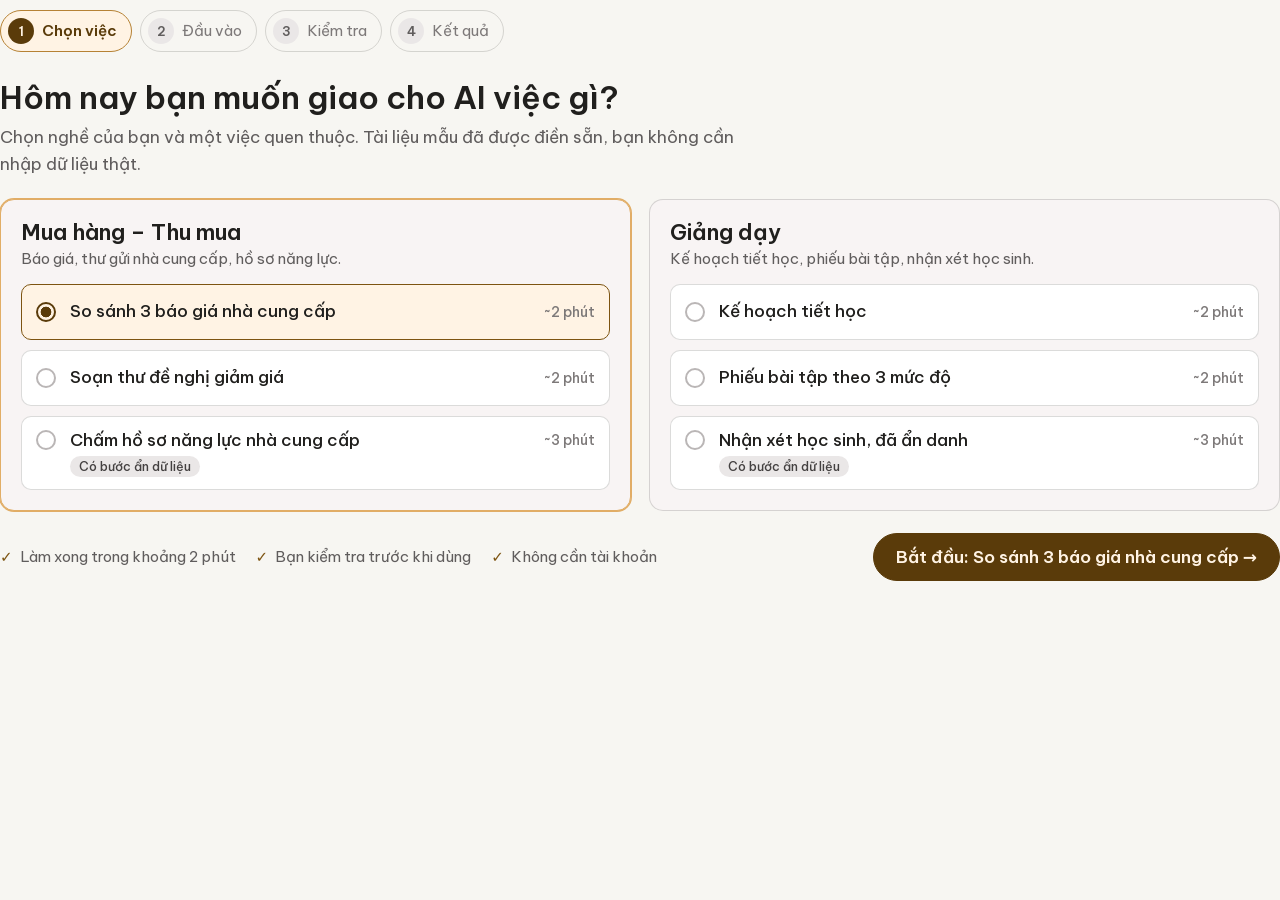
==== commit 6f3d3f82: "Fix Vietnamese heading spacing with bundled Be Vietnam Pro font" ====
--- a/ban-thu-viec.html
+++ b/ban-thu-viec.html
@@ -1 +1 @@
-<!doctype html><html lang="vi"><head><meta charset="utf-8"><meta name="viewport" content="width=device-width,initial-scale=1"><title>Bàn thử việc</title><link rel="stylesheet" href="assets/reference/fonts.css"><link rel="stylesheet" href="assets/reference/tokens.css"><link rel="stylesheet" href="assets/reference/site.css"><link rel="stylesheet" href="assets/reference/dung-thu.css"><style>body{margin:0;background:#f7f6f2}.dt{max-width:none!important;padding:10px 0!important}.dt-top{display:none}.dt-view{margin-top:0}.dt-shell{scroll-margin-top:0}a{cursor:pointer}</style></head><body><main class="dt" data-dung-thu data-step="chon"><ol class="dt-stepper" data-dt-stepper aria-label="Các bước dùng thử"></ol><div class="dt-view" data-dt-view></div></main><script src="assets/reference/dung-thu-data.js"></script><script src="trial-bridge.js"></script><script src="assets/reference/dung-thu.js"></script></body></html>+<!doctype html><html lang="vi"><head><meta charset="utf-8"><meta name="viewport" content="width=device-width,initial-scale=1"><title>Bàn thử việc</title><link rel="stylesheet" href="assets/reference/fonts.css"><link rel="stylesheet" href="assets/reference/tokens.css"><link rel="stylesheet" href="assets/reference/site.css"><link rel="stylesheet" href="assets/reference/dung-thu.css"><style>:root{--font-heading:"Be Vietnam Pro",Arial,sans-serif}h1,h2,h3,h4,h5,h6{letter-spacing:normal}body{margin:0;background:#f7f6f2}.dt{max-width:none!important;padding:10px 0!important}.dt-top{display:none}.dt-view{margin-top:0}.dt-shell{scroll-margin-top:0}a{cursor:pointer}</style></head><body><main class="dt" data-dung-thu data-step="chon"><ol class="dt-stepper" data-dt-stepper aria-label="Các bước dùng thử"></ol><div class="dt-view" data-dt-view></div></main><script src="assets/reference/dung-thu-data.js"></script><script src="trial-bridge.js"></script><script src="assets/reference/dung-thu.js"></script></body></html>
